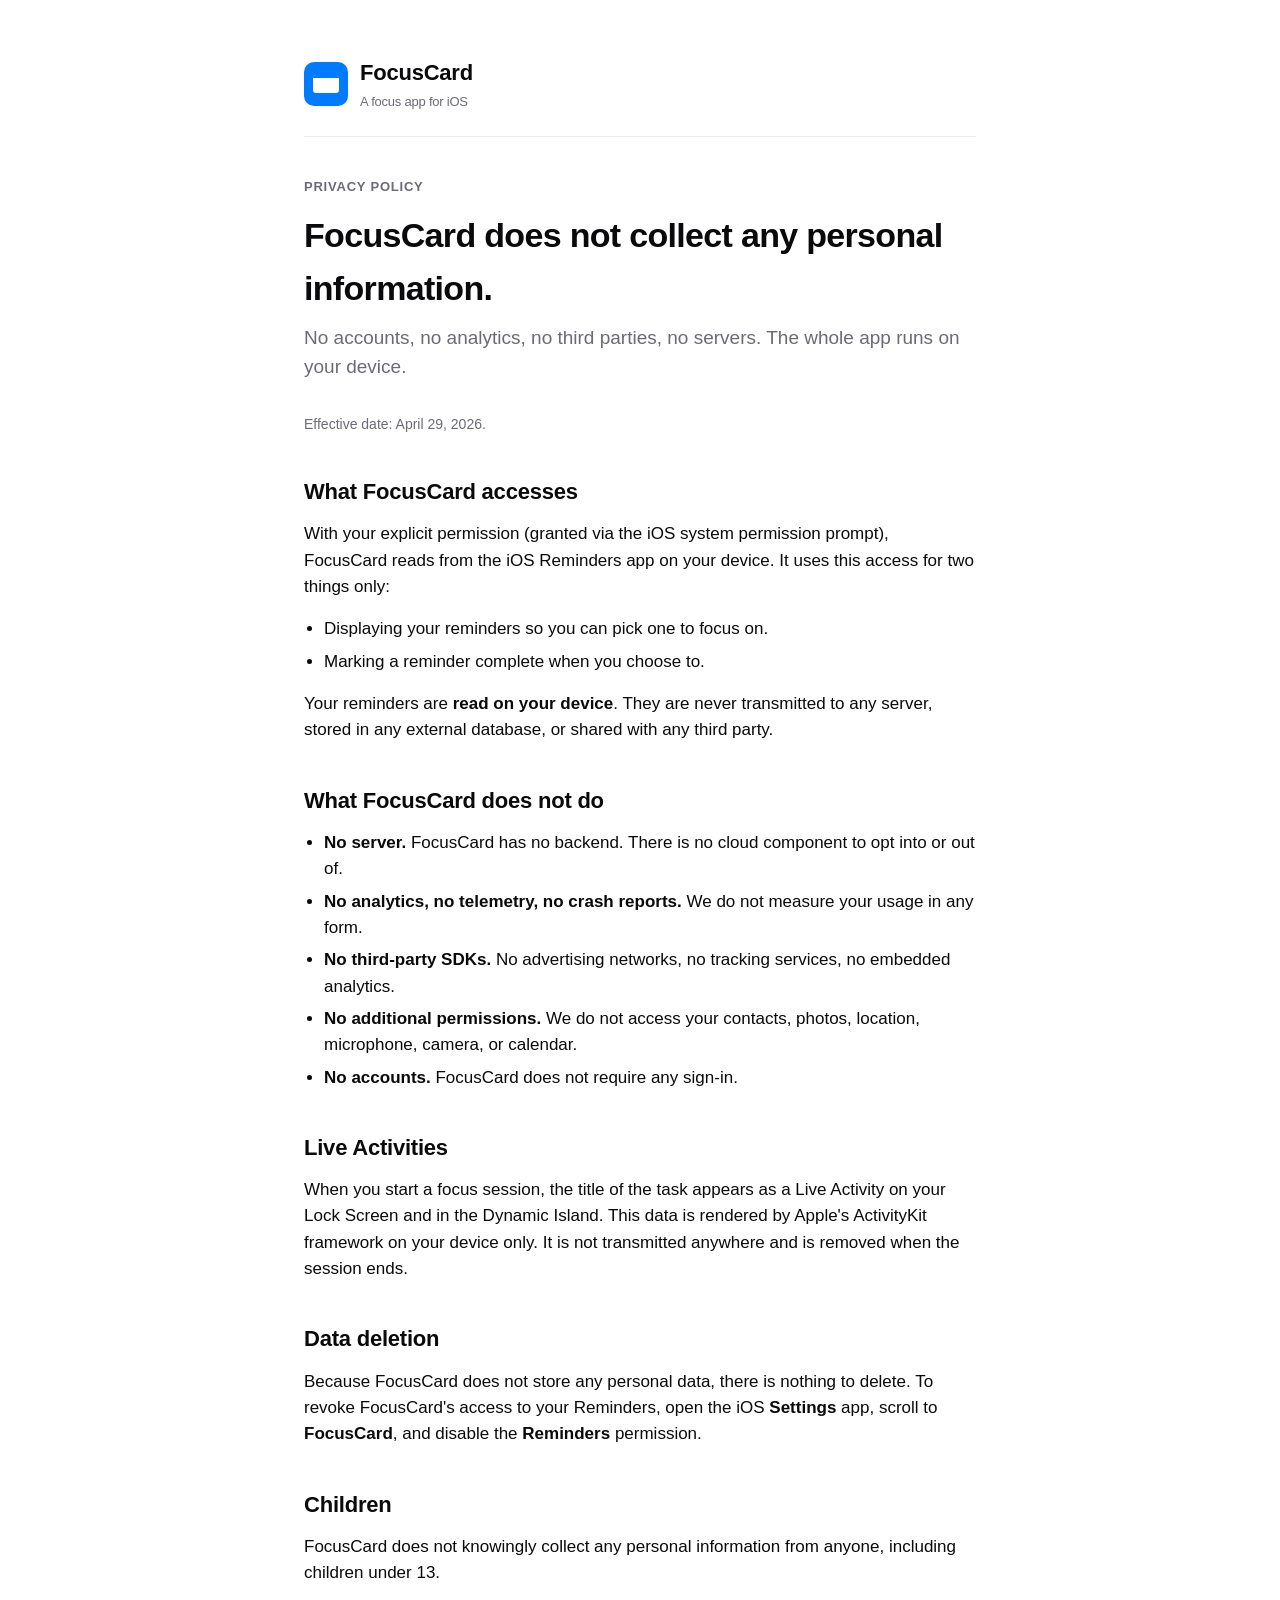
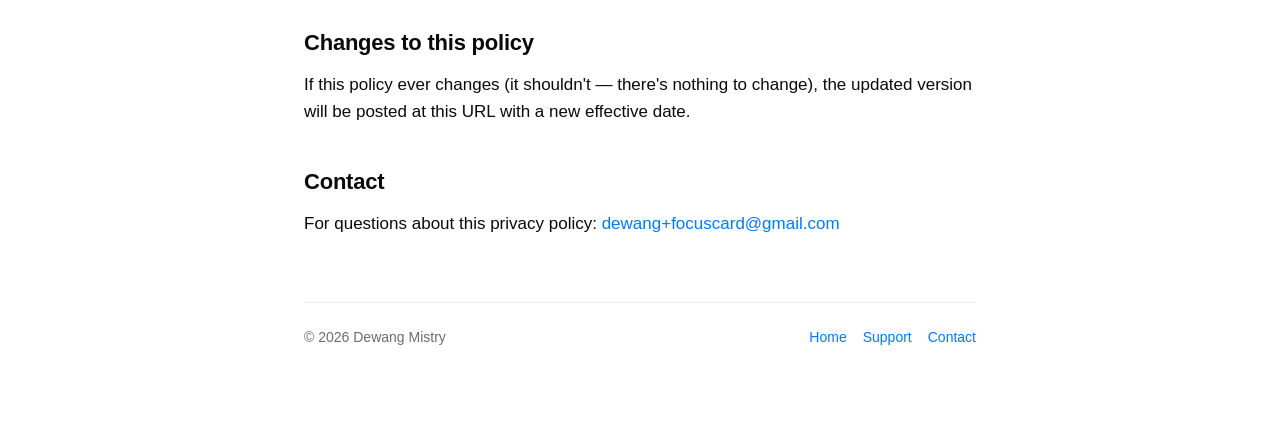
==== privacy.html @ 94a44a96 "Initial FocusCard public site (landing + privacy + support)" ====
<!DOCTYPE html>
<html lang="en">
<head>
<meta charset="utf-8">
<meta name="viewport" content="width=device-width, initial-scale=1">
<title>Privacy Policy — FocusCard</title>
<link rel="stylesheet" href="style.css">
</head>
<body>
<main>
  <header class="brand">
    <div class="badge"><div class="card"></div></div>
    <h1>FocusCard <span class="tagline">A focus app for iOS</span></h1>
  </header>

  <p class="eyebrow">Privacy Policy</p>
  <h1 class="page-title">FocusCard does not collect any personal information.</h1>
  <p class="lead">No accounts, no analytics, no third parties, no servers. The whole app runs on your device.</p>

  <p style="font-size: 14px; color: var(--muted);">Effective date: April 29, 2026.</p>

  <h2>What FocusCard accesses</h2>
  <p>With your explicit permission (granted via the iOS system permission prompt), FocusCard reads from the iOS Reminders app on your device. It uses this access for two things only:</p>
  <ul>
    <li>Displaying your reminders so you can pick one to focus on.</li>
    <li>Marking a reminder complete when you choose to.</li>
  </ul>
  <p>Your reminders are <strong>read on your device</strong>. They are never transmitted to any server, stored in any external database, or shared with any third party.</p>

  <h2>What FocusCard does not do</h2>
  <ul>
    <li><strong>No server.</strong> FocusCard has no backend. There is no cloud component to opt into or out of.</li>
    <li><strong>No analytics, no telemetry, no crash reports.</strong> We do not measure your usage in any form.</li>
    <li><strong>No third-party SDKs.</strong> No advertising networks, no tracking services, no embedded analytics.</li>
    <li><strong>No additional permissions.</strong> We do not access your contacts, photos, location, microphone, camera, or calendar.</li>
    <li><strong>No accounts.</strong> FocusCard does not require any sign-in.</li>
  </ul>

  <h2>Live Activities</h2>
  <p>When you start a focus session, the title of the task appears as a Live Activity on your Lock Screen and in the Dynamic Island. This data is rendered by Apple's ActivityKit framework on your device only. It is not transmitted anywhere and is removed when the session ends.</p>

  <h2>Data deletion</h2>
  <p>Because FocusCard does not store any personal data, there is nothing to delete. To revoke FocusCard's access to your Reminders, open the iOS <strong>Settings</strong> app, scroll to <strong>FocusCard</strong>, and disable the <strong>Reminders</strong> permission.</p>

  <h2>Children</h2>
  <p>FocusCard does not knowingly collect any personal information from anyone, including children under 13.</p>

  <h2>Changes to this policy</h2>
  <p>If this policy ever changes (it shouldn't — there's nothing to change), the updated version will be posted at this URL with a new effective date.</p>

  <h2>Contact</h2>
  <p>For questions about this privacy policy: <a href="mailto:dewang+focuscard@gmail.com">dewang+focuscard@gmail.com</a></p>

  <footer>
    <span>© 2026 Dewang Mistry</span>
    <nav>
      <a href="index.html">Home</a>
      <a href="support.html">Support</a>
      <a href="mailto:dewang+focuscard@gmail.com">Contact</a>
    </nav>
  </footer>
</main>
</body>
</html>
---- style.css ----
:root {
  --bg: #ffffff;
  --fg: #0a0a0c;
  --muted: #6b6b75;
  --tint: #007aff;
  --accent-bg: #f5f6f8;
  --border: rgba(0, 0, 0, 0.08);
  --card: #ffffff;
  --shadow: 0 1px 2px rgba(0, 0, 0, 0.04), 0 8px 24px rgba(0, 0, 0, 0.06);
}

@media (prefers-color-scheme: dark) {
  :root {
    --bg: #0e1116;
    --fg: #f1f2f4;
    --muted: #a0a4ae;
    --tint: #4ea0ff;
    --accent-bg: #161a22;
    --border: rgba(255, 255, 255, 0.08);
    --card: #161a22;
    --shadow: 0 1px 2px rgba(0, 0, 0, 0.4), 0 8px 24px rgba(0, 0, 0, 0.4);
  }
}

* { box-sizing: border-box; }

html, body {
  margin: 0;
  padding: 0;
  background: var(--bg);
  color: var(--fg);
  font: 17px/1.55 -apple-system, BlinkMacSystemFont, "SF Pro Text", "Segoe UI", Roboto, sans-serif;
  -webkit-font-smoothing: antialiased;
}

main {
  max-width: 720px;
  margin: 0 auto;
  padding: 56px 24px 96px;
}

header.brand {
  display: flex;
  align-items: center;
  gap: 12px;
  margin-bottom: 40px;
  padding-bottom: 24px;
  border-bottom: 1px solid var(--border);
}

header.brand .badge {
  width: 44px;
  height: 44px;
  background: var(--tint);
  border-radius: 10px;
  display: flex;
  align-items: center;
  justify-content: center;
  flex-shrink: 0;
}

header.brand .badge .card {
  width: 26px;
  height: 18px;
  background: white;
  border-radius: 3px;
  position: relative;
  overflow: hidden;
}

header.brand .badge .card::before {
  content: "";
  position: absolute;
  top: 0; left: 0; right: 0;
  height: 3px;
  background: var(--tint);
}

header.brand h1 {
  margin: 0;
  font-size: 22px;
  font-weight: 700;
  letter-spacing: -0.01em;
}

header.brand .tagline {
  display: block;
  font-size: 13px;
  font-weight: 400;
  color: var(--muted);
  margin-top: 2px;
}

h1.page-title {
  font-size: 34px;
  font-weight: 700;
  letter-spacing: -0.02em;
  margin: 0 0 8px;
}

.eyebrow {
  font-size: 13px;
  font-weight: 600;
  letter-spacing: 0.06em;
  text-transform: uppercase;
  color: var(--muted);
  margin: 0 0 12px;
}

p.lead {
  font-size: 19px;
  color: var(--muted);
  margin: 0 0 32px;
}

h2 {
  font-size: 22px;
  font-weight: 600;
  letter-spacing: -0.01em;
  margin: 40px 0 12px;
}

h3 {
  font-size: 17px;
  font-weight: 600;
  margin: 28px 0 6px;
}

p {
  margin: 0 0 16px;
}

ul {
  padding-left: 20px;
  margin: 0 0 16px;
}

ul li { margin-bottom: 6px; }

a {
  color: var(--tint);
  text-decoration: none;
}

a:hover { text-decoration: underline; }

.card-block {
  background: var(--accent-bg);
  border: 1px solid var(--border);
  border-radius: 12px;
  padding: 18px 20px;
  margin: 20px 0 24px;
}

.card-block p:last-child { margin-bottom: 0; }

.faq-q {
  font-weight: 600;
  margin-top: 24px;
  margin-bottom: 4px;
}

footer {
  margin-top: 64px;
  padding-top: 24px;
  border-top: 1px solid var(--border);
  font-size: 14px;
  color: var(--muted);
  display: flex;
  flex-wrap: wrap;
  gap: 16px;
  justify-content: space-between;
}

footer nav { display: flex; gap: 16px; }

@media (max-width: 480px) {
  main { padding: 36px 18px 64px; }
  h1.page-title { font-size: 28px; }
  p.lead { font-size: 17px; }
}
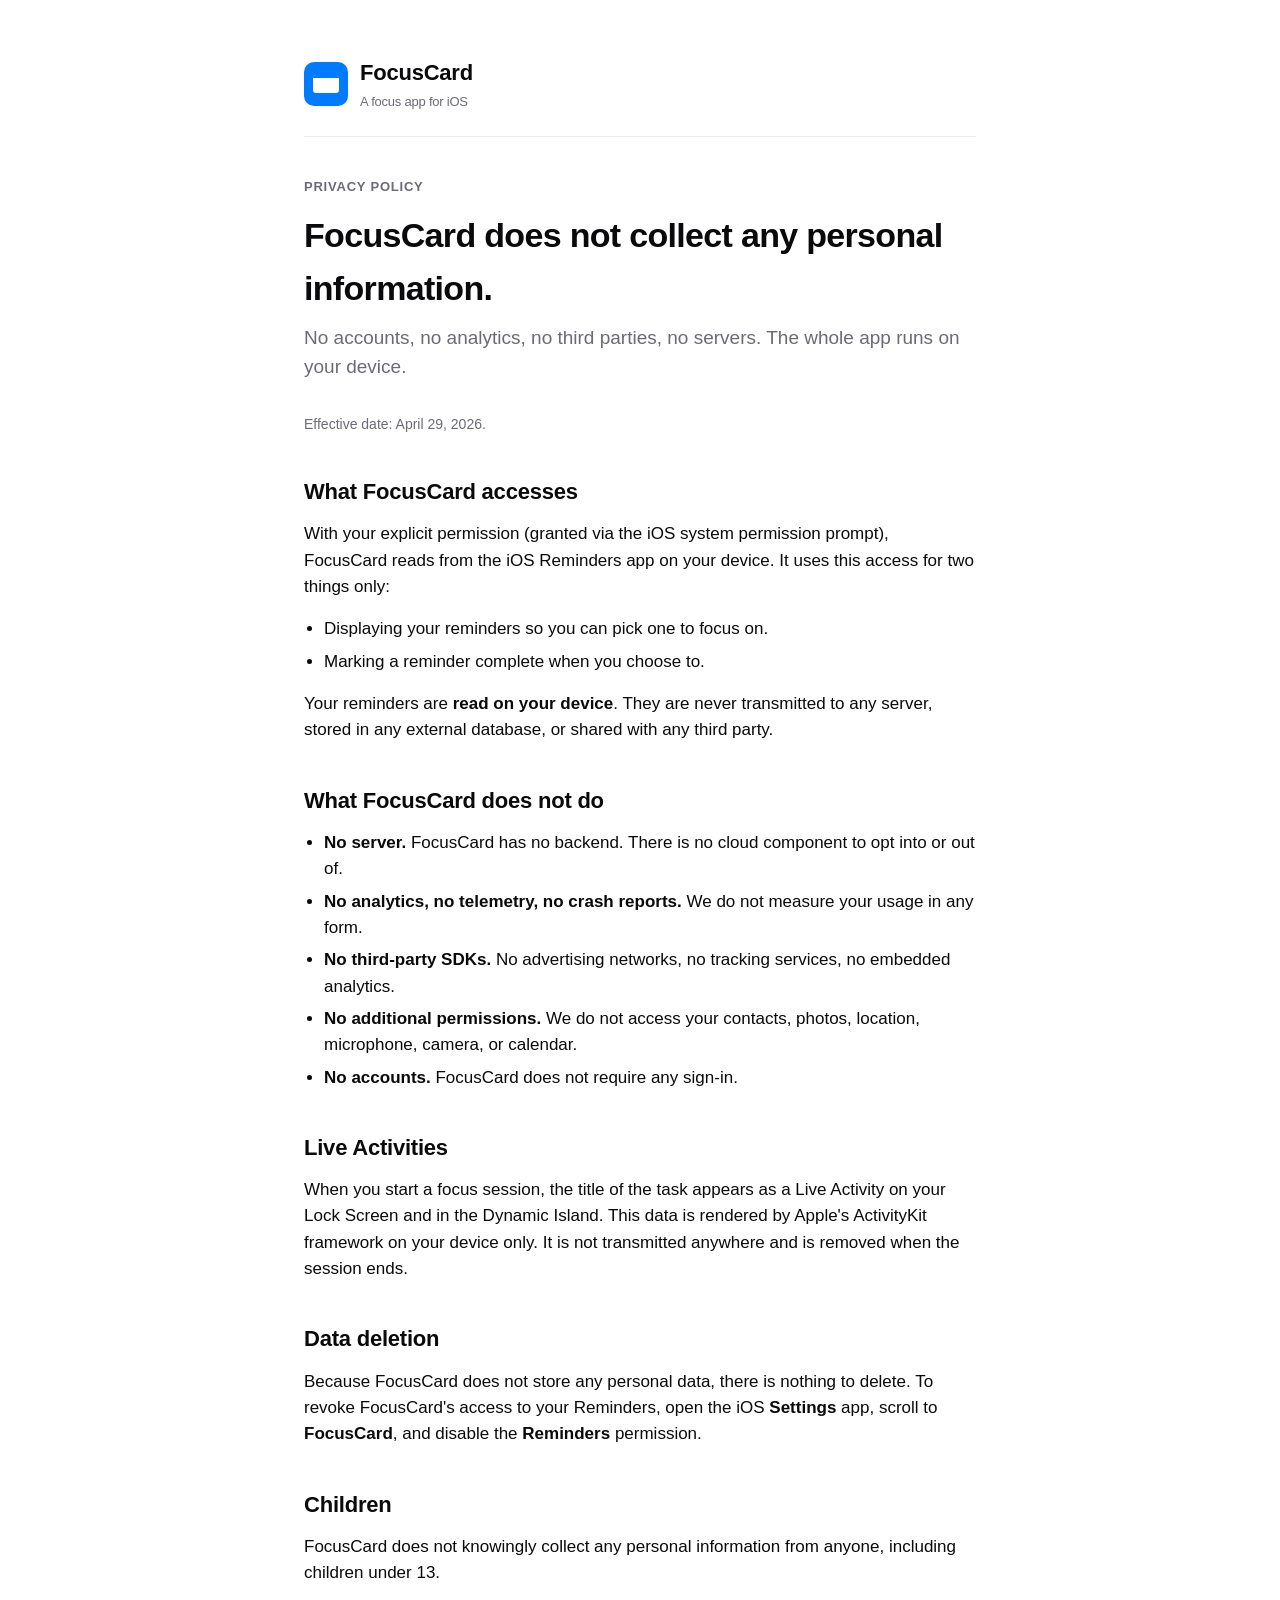
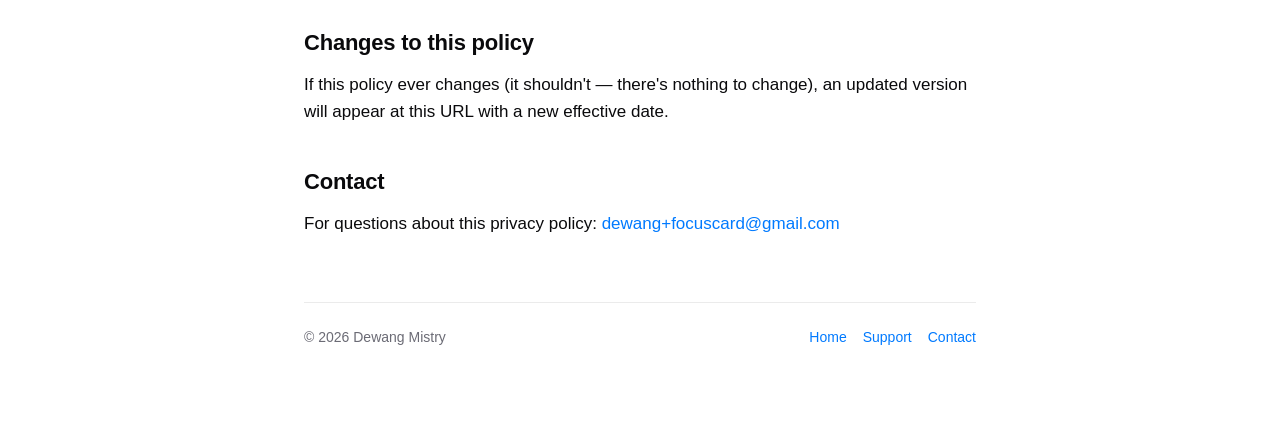
==== commit 23bf855f: "Humanizer pass: cull forced em dashes, drop 'essential', tighten ADHD answer, simplify hero sub" ====
--- a/privacy.html
+++ b/privacy.html
@@ -4,6 +4,26 @@
 <meta charset="utf-8">
 <meta name="viewport" content="width=device-width, initial-scale=1">
 <title>Privacy Policy — FocusCard</title>
+<meta name="description" content="FocusCard does not collect any personal information. No accounts, no analytics, no third parties, no servers. The whole app runs on your device.">
+<meta name="theme-color" content="#0a0d12">
+<link rel="canonical" href="https://focuscard.app/privacy.html">
+
+<!-- Open Graph -->
+<meta property="og:type" content="website">
+<meta property="og:site_name" content="FocusCard">
+<meta property="og:title" content="FocusCard — Privacy Policy">
+<meta property="og:description" content="FocusCard does not collect any personal information. No accounts, no analytics, no third parties, no servers.">
+<meta property="og:url" content="https://focuscard.app/privacy.html">
+<meta property="og:image" content="https://focuscard.app/og.png">
+<meta property="og:image:width" content="1200">
+<meta property="og:image:height" content="630">
+
+<!-- Twitter -->
+<meta name="twitter:card" content="summary_large_image">
+<meta name="twitter:title" content="FocusCard — Privacy Policy">
+<meta name="twitter:description" content="FocusCard does not collect any personal information.">
+<meta name="twitter:image" content="https://focuscard.app/og.png">
+
 <link rel="stylesheet" href="style.css">
 </head>
 <body>
@@ -46,7 +66,7 @@
   <p>FocusCard does not knowingly collect any personal information from anyone, including children under 13.</p>
 
   <h2>Changes to this policy</h2>
-  <p>If this policy ever changes (it shouldn't — there's nothing to change), the updated version will be posted at this URL with a new effective date.</p>
+  <p>If this policy ever changes (it shouldn't — there's nothing to change), an updated version will appear at this URL with a new effective date.</p>
 
   <h2>Contact</h2>
   <p>For questions about this privacy policy: <a href="mailto:dewang+focuscard@gmail.com">dewang+focuscard@gmail.com</a></p>
--- a/style.css
+++ b/style.css
@@ -7,17 +7,23 @@
   --border: rgba(0, 0, 0, 0.08);
   --card: #ffffff;
   --shadow: 0 1px 2px rgba(0, 0, 0, 0.04), 0 8px 24px rgba(0, 0, 0, 0.06);
+  --hero-bg: #0a0d12;
+  --hero-fg: #f6f7fa;
+  --hero-muted: rgba(246, 247, 250, 0.55);
+  --hero-dim: rgba(246, 247, 250, 0.32);
 }
 
 @media (prefers-color-scheme: dark) {
   :root {
-    --bg: #0e1116;
+    /* Slightly lighter than --hero-bg so the landing-page sections under the
+       hero have visible contrast against it. */
+    --bg: #141823;
     --fg: #f1f2f4;
     --muted: #a0a4ae;
     --tint: #4ea0ff;
-    --accent-bg: #161a22;
+    --accent-bg: #1c2230;
     --border: rgba(255, 255, 255, 0.08);
-    --card: #161a22;
+    --card: #1c2230;
     --shadow: 0 1px 2px rgba(0, 0, 0, 0.4), 0 8px 24px rgba(0, 0, 0, 0.4);
   }
 }
@@ -33,6 +39,13 @@
   -webkit-font-smoothing: antialiased;
 }
 
+a { color: var(--tint); text-decoration: none; }
+a:hover { text-decoration: underline; }
+
+/* =========================================================================
+   Sub-pages (privacy, support) — kept as the original simple layout.
+   ========================================================================= */
+
 main {
   max-width: 720px;
   margin: 0 auto;
@@ -113,36 +126,23 @@
   margin: 0 0 32px;
 }
 
-h2 {
+main h2 {
   font-size: 22px;
   font-weight: 600;
   letter-spacing: -0.01em;
   margin: 40px 0 12px;
 }
 
-h3 {
+main h3 {
   font-size: 17px;
   font-weight: 600;
   margin: 28px 0 6px;
 }
 
-p {
-  margin: 0 0 16px;
-}
-
-ul {
-  padding-left: 20px;
-  margin: 0 0 16px;
-}
-
-ul li { margin-bottom: 6px; }
-
-a {
-  color: var(--tint);
-  text-decoration: none;
-}
-
-a:hover { text-decoration: underline; }
+main p { margin: 0 0 16px; }
+
+main ul { padding-left: 20px; margin: 0 0 16px; }
+main ul li { margin-bottom: 6px; }
 
 .card-block {
   background: var(--accent-bg);
@@ -160,7 +160,7 @@
   margin-bottom: 4px;
 }
 
-footer {
+main > footer {
   margin-top: 64px;
   padding-top: 24px;
   border-top: 1px solid var(--border);
@@ -172,10 +172,646 @@
   justify-content: space-between;
 }
 
-footer nav { display: flex; gap: 16px; }
+main > footer nav { display: flex; gap: 16px; }
 
 @media (max-width: 480px) {
   main { padding: 36px 18px 64px; }
   h1.page-title { font-size: 28px; }
   p.lead { font-size: 17px; }
 }
+
+/* =========================================================================
+   Landing page (index.html) — dark hero, phone mockup, then light sections.
+   All classes prefixed `.lp-` so they don't bleed into privacy/support pages.
+   ========================================================================= */
+
+body.landing { background: var(--hero-bg); }
+
+.lp-nav {
+  max-width: 1200px;
+  margin: 0 auto;
+  padding: 24px 32px;
+  display: flex;
+  align-items: center;
+  justify-content: space-between;
+  gap: 20px;
+}
+
+.lp-brand {
+  display: flex;
+  align-items: center;
+  gap: 12px;
+  color: var(--hero-fg);
+  text-decoration: none;
+  font-weight: 600;
+  font-size: 18px;
+  letter-spacing: -0.01em;
+}
+
+.lp-brand:hover { text-decoration: none; }
+
+.lp-brand .badge {
+  width: 36px;
+  height: 36px;
+  background: var(--tint);
+  border-radius: 8px;
+  display: flex;
+  align-items: center;
+  justify-content: center;
+  flex-shrink: 0;
+}
+
+.lp-brand .badge .card {
+  width: 22px;
+  height: 14px;
+  background: white;
+  border-radius: 2px;
+  position: relative;
+  overflow: hidden;
+}
+
+.lp-brand .badge .card::before {
+  content: "";
+  position: absolute;
+  top: 0; left: 0; right: 0;
+  height: 2px;
+  background: var(--tint);
+}
+
+.lp-soon {
+  display: inline-flex;
+  align-items: center;
+  gap: 8px;
+  padding: 8px 16px;
+  border-radius: 999px;
+  background: rgba(255, 255, 255, 0.06);
+  border: 1px solid rgba(255, 255, 255, 0.10);
+  color: var(--hero-fg);
+  font-size: 13px;
+  font-weight: 500;
+  letter-spacing: 0.01em;
+}
+
+.lp-soon::before {
+  content: "";
+  width: 7px;
+  height: 7px;
+  border-radius: 50%;
+  background: #34c759;
+  box-shadow: 0 0 0 4px rgba(52, 199, 89, 0.18);
+}
+
+/* ── Hero ──────────────────────────────────────────────────────────────── */
+
+.lp-hero {
+  background: var(--hero-bg);
+  color: var(--hero-fg);
+  padding: 24px 32px 80px;
+  position: relative;
+  overflow: hidden;
+}
+
+.lp-hero::before {
+  /* Subtle radial glow under the phone mockup — gives the dark hero some depth. */
+  content: "";
+  position: absolute;
+  top: 30%; right: -10%;
+  width: 700px; height: 700px;
+  background: radial-gradient(circle, rgba(0, 122, 255, 0.18) 0%, transparent 60%);
+  pointer-events: none;
+  z-index: 0;
+}
+
+.lp-hero-grid {
+  max-width: 1200px;
+  margin: 0 auto;
+  padding-top: 60px;
+  display: grid;
+  grid-template-columns: 1.1fr 1fr;
+  gap: 64px;
+  align-items: center;
+  position: relative;
+  z-index: 1;
+}
+
+.lp-eyebrow {
+  font-size: 12px;
+  font-weight: 600;
+  letter-spacing: 0.18em;
+  text-transform: uppercase;
+  color: var(--tint);
+  margin: 0 0 24px;
+}
+
+.lp-headline {
+  font-size: clamp(40px, 6vw, 76px);
+  font-weight: 700;
+  line-height: 1.04;
+  letter-spacing: -0.025em;
+  margin: 0 0 28px;
+  color: var(--hero-fg);
+}
+
+.lp-headline em {
+  display: block;
+  font-style: italic;
+  font-weight: 400;
+  color: var(--hero-muted);
+  margin-top: 6px;
+}
+
+.lp-sub {
+  font-size: 19px;
+  line-height: 1.6;
+  color: var(--hero-muted);
+  margin: 0 0 24px;
+  max-width: 560px;
+}
+
+.lp-audience {
+  font-size: 14px;
+  color: var(--hero-dim);
+  margin: 0;
+  max-width: 540px;
+  line-height: 1.55;
+}
+
+.lp-audience strong {
+  color: var(--hero-muted);
+  font-weight: 600;
+}
+
+/* ── Phone mockups (CSS-only) ──────────────────────────────────────────── */
+
+.lp-hero-mock {
+  display: flex;
+  justify-content: center;
+  align-items: center;
+}
+
+/* Two-phone composition: focus-card phone in front, lock-screen phone tilted
+   behind it. Tells the whole product story in one visual. */
+.phone-stack {
+  position: relative;
+  width: 360px;
+  height: 600px;
+}
+
+.phone-stack .phone-focus {
+  position: absolute;
+  left: 0;
+  top: 0;
+  z-index: 2;
+}
+
+.phone-stack .phone-lockscreen {
+  position: absolute;
+  right: -8px;
+  top: 80px;
+  z-index: 1;
+  transform: rotate(8deg);
+  opacity: 0.97;
+}
+
+.phone {
+  width: 260px;
+  height: 540px;
+  background: linear-gradient(160deg, #2a2e36 0%, #14171c 100%);
+  border-radius: 42px;
+  padding: 8px;
+  box-shadow:
+    0 40px 80px -20px rgba(0, 0, 0, 0.7),
+    0 0 0 1px rgba(255, 255, 255, 0.06),
+    inset 0 0 0 1px rgba(255, 255, 255, 0.04);
+  position: relative;
+}
+
+.phone-sm {
+  width: 220px;
+  height: 460px;
+  border-radius: 38px;
+}
+
+.phone::before {
+  /* Dynamic Island */
+  content: "";
+  position: absolute;
+  top: 16px;
+  left: 50%;
+  transform: translateX(-50%);
+  width: 92px;
+  height: 28px;
+  background: #000;
+  border-radius: 20px;
+  z-index: 3;
+}
+
+.phone-sm::before {
+  top: 14px;
+  width: 78px;
+  height: 24px;
+}
+
+.phone-screen {
+  width: 100%;
+  height: 100%;
+  background: #000;
+  border-radius: 34px;
+  overflow: hidden;
+  position: relative;
+  display: flex;
+  align-items: center;
+  justify-content: center;
+}
+
+.phone-sm .phone-screen { border-radius: 30px; }
+
+.phone-stripe {
+  position: absolute;
+  top: 0; left: 0; right: 0;
+  height: 5px;
+  background: var(--tint);
+  z-index: 2;
+}
+
+.phone-card-text {
+  color: white;
+  font-size: 36px;
+  font-weight: 600;
+  text-align: center;
+  letter-spacing: -0.015em;
+  line-height: 1.12;
+  padding: 0 22px;
+}
+
+.phone-pause {
+  position: absolute;
+  bottom: 32px;
+  left: 0; right: 0;
+  font-size: 9px;
+  letter-spacing: 0.25em;
+  color: rgba(255, 255, 255, 0.22);
+  text-align: center;
+}
+
+/* Lock screen mockup ── time + Live Activity card */
+
+.phone-lockscreen .phone-screen {
+  background: linear-gradient(165deg, #1c2433 0%, #0a0f1a 100%);
+  align-items: flex-start;
+  justify-content: flex-start;
+  padding-top: 56px;
+  flex-direction: column;
+}
+
+.ls-time {
+  width: 100%;
+  text-align: center;
+  color: white;
+  font-size: 56px;
+  font-weight: 200;
+  letter-spacing: -0.04em;
+  line-height: 1;
+  margin-top: 4px;
+}
+
+.ls-date {
+  width: 100%;
+  text-align: center;
+  color: rgba(255, 255, 255, 0.6);
+  font-size: 12px;
+  margin-top: 6px;
+  font-weight: 500;
+  letter-spacing: 0.01em;
+}
+
+.live-activity {
+  position: absolute;
+  bottom: 56px;
+  left: 14px;
+  right: 14px;
+  background: rgba(0, 0, 0, 0.78);
+  border: 1px solid rgba(255, 255, 255, 0.08);
+  border-radius: 18px;
+  padding: 12px 14px;
+  display: flex;
+  gap: 10px;
+  backdrop-filter: blur(20px);
+  -webkit-backdrop-filter: blur(20px);
+}
+
+.la-stripe {
+  width: 3px;
+  background: var(--tint);
+  border-radius: 2px;
+  flex-shrink: 0;
+}
+
+.la-content { flex: 1; min-width: 0; }
+
+.la-row {
+  display: flex;
+  justify-content: space-between;
+  align-items: center;
+  margin-bottom: 6px;
+}
+
+.la-pill {
+  display: inline-flex;
+  align-items: center;
+  gap: 5px;
+  font-size: 8px;
+  font-weight: 700;
+  letter-spacing: 0.2em;
+  color: var(--tint);
+}
+
+.la-dot {
+  width: 6px;
+  height: 6px;
+  border-radius: 50%;
+  background: var(--tint);
+  display: inline-block;
+}
+
+.la-timer {
+  font-family: ui-monospace, "SF Mono", Menlo, monospace;
+  font-size: 10px;
+  font-weight: 500;
+  color: rgba(255, 255, 255, 0.5);
+}
+
+.la-title {
+  color: white;
+  font-size: 13px;
+  font-weight: 600;
+  line-height: 1.25;
+  letter-spacing: -0.005em;
+}
+
+/* ── Light sections under hero ─────────────────────────────────────────── */
+
+.lp-section {
+  background: var(--bg);
+  color: var(--fg);
+  padding: 96px 32px;
+}
+
+.lp-section-inner {
+  max-width: 1100px;
+  margin: 0 auto;
+}
+
+.lp-section-title {
+  font-size: clamp(28px, 3.4vw, 40px);
+  font-weight: 700;
+  letter-spacing: -0.02em;
+  margin: 0 0 48px;
+  color: var(--fg);
+}
+
+/* How it works — 4 numbered cards */
+
+.lp-steps {
+  display: grid;
+  grid-template-columns: repeat(4, 1fr);
+  gap: 24px;
+}
+
+.lp-step {
+  background: var(--accent-bg);
+  border: 1px solid var(--border);
+  border-radius: 16px;
+  padding: 28px 24px;
+  display: flex;
+  flex-direction: column;
+  gap: 10px;
+}
+
+.lp-step-num {
+  width: 32px;
+  height: 32px;
+  border-radius: 8px;
+  background: var(--tint);
+  color: white;
+  font-weight: 700;
+  font-size: 15px;
+  display: flex;
+  align-items: center;
+  justify-content: center;
+  margin-bottom: 6px;
+}
+
+.lp-step h3 {
+  font-size: 18px;
+  font-weight: 600;
+  margin: 0;
+  letter-spacing: -0.01em;
+  color: var(--fg);
+}
+
+.lp-step p {
+  margin: 0;
+  font-size: 14.5px;
+  line-height: 1.55;
+  color: var(--muted);
+}
+
+/* Why this works */
+
+.lp-why-lead {
+  font-size: 18px;
+  line-height: 1.6;
+  color: var(--muted);
+  margin: 0 0 28px;
+  max-width: 720px;
+}
+
+.lp-research {
+  list-style: none;
+  padding: 0;
+  margin: 0;
+  display: grid;
+  grid-template-columns: repeat(3, 1fr);
+  gap: 20px;
+}
+
+.lp-research li {
+  background: var(--accent-bg);
+  border: 1px solid var(--border);
+  border-radius: 14px;
+  padding: 22px 22px;
+  font-size: 14.5px;
+  line-height: 1.55;
+  color: var(--muted);
+}
+
+.lp-research li strong {
+  display: block;
+  color: var(--fg);
+  font-size: 15px;
+  margin-bottom: 6px;
+  font-weight: 600;
+}
+
+/* From my desk — story section with photos */
+
+.lp-story-grid {
+  display: grid;
+  grid-template-columns: 1.1fr 1fr;
+  gap: 56px;
+  align-items: center;
+  margin-bottom: 64px;
+}
+
+.lp-story-grid:last-child { margin-bottom: 0; }
+
+.lp-story-grid.reverse { grid-template-columns: 1fr 1.1fr; }
+.lp-story-grid.reverse .lp-photo { order: -1; }
+
+.lp-story p {
+  font-size: 17px;
+  line-height: 1.6;
+  color: var(--fg);
+  margin: 0 0 18px;
+  max-width: 520px;
+}
+
+.lp-story p:last-child { margin-bottom: 0; }
+
+.lp-story p em {
+  font-style: italic;
+  color: var(--muted);
+}
+
+.lp-photo {
+  position: relative;
+  aspect-ratio: 4 / 3;
+  background: var(--accent-bg);
+  border: 1px dashed var(--border);
+  border-radius: 16px;
+  display: flex;
+  align-items: center;
+  justify-content: center;
+  text-align: center;
+  padding: 24px;
+  overflow: hidden;
+  margin: 0;
+}
+
+.lp-photo img {
+  width: 100%;
+  height: 100%;
+  object-fit: cover;
+  border-radius: 16px;
+  display: block;
+  position: absolute;
+  inset: 0;
+}
+
+.lp-photo-hint {
+  font-size: 12px;
+  font-weight: 600;
+  letter-spacing: 0.1em;
+  text-transform: uppercase;
+  color: var(--muted);
+  line-height: 1.5;
+}
+
+.lp-photo-hint code {
+  display: block;
+  margin-top: 6px;
+  font-family: ui-monospace, "SF Mono", Menlo, monospace;
+  font-size: 11px;
+  letter-spacing: 0.02em;
+  text-transform: none;
+  color: var(--muted);
+  font-weight: 400;
+}
+
+.lp-story-callout {
+  margin-top: 56px;
+  padding-top: 32px;
+  border-top: 1px solid var(--border);
+  text-align: center;
+}
+
+.lp-story-callout p {
+  font-size: 18px;
+  font-style: italic;
+  color: var(--muted);
+  margin: 0 auto;
+  max-width: 600px;
+}
+
+/* Footer */
+
+.lp-footer {
+  background: var(--bg);
+  color: var(--muted);
+  padding: 32px 32px 56px;
+  border-top: 1px solid var(--border);
+  font-size: 14px;
+}
+
+.lp-footer-inner {
+  max-width: 1100px;
+  margin: 0 auto;
+  width: 100%;
+  display: flex;
+  flex-wrap: wrap;
+  gap: 16px;
+  justify-content: space-between;
+  align-items: center;
+}
+
+.lp-footer nav { display: flex; gap: 18px; }
+
+/* ── Responsive ───────────────────────────────────────────────────────── */
+
+@media (max-width: 880px) {
+  .lp-hero-grid {
+    grid-template-columns: 1fr;
+    gap: 48px;
+    padding-top: 32px;
+  }
+  /* Text first, phones after — on mobile the headline needs to lead. */
+  /* Convert the phone-stack from absolute-overlap to a flex column so both
+     phones stack cleanly without the tilt that only reads well at desktop sizes. */
+  .phone-stack {
+    width: 100%;
+    height: auto;
+    display: flex;
+    flex-direction: column;
+    align-items: center;
+    gap: 32px;
+  }
+  .phone-stack .phone-focus,
+  .phone-stack .phone-lockscreen {
+    position: static;
+    transform: none;
+    margin: 0;
+  }
+  .phone { width: 240px; height: 500px; }
+  .phone-sm { width: 220px; height: 460px; }
+  .phone-card-text { font-size: 32px; }
+  .lp-steps { grid-template-columns: repeat(2, 1fr); }
+  .lp-research { grid-template-columns: 1fr; }
+  .lp-section { padding: 64px 24px; }
+  .lp-hero { padding: 16px 24px 56px; }
+  .lp-story-grid,
+  .lp-story-grid.reverse {
+    grid-template-columns: 1fr;
+    gap: 24px;
+    margin-bottom: 48px;
+  }
+  .lp-story-grid.reverse .lp-photo { order: 0; }
+}
+
+@media (max-width: 520px) {
+  .lp-nav { padding: 16px 20px; }
+  .lp-soon { font-size: 12px; padding: 6px 12px; }
+  .lp-steps { grid-template-columns: 1fr; }
+  .lp-headline { font-size: 38px; }
+  .lp-sub { font-size: 17px; }
+}
